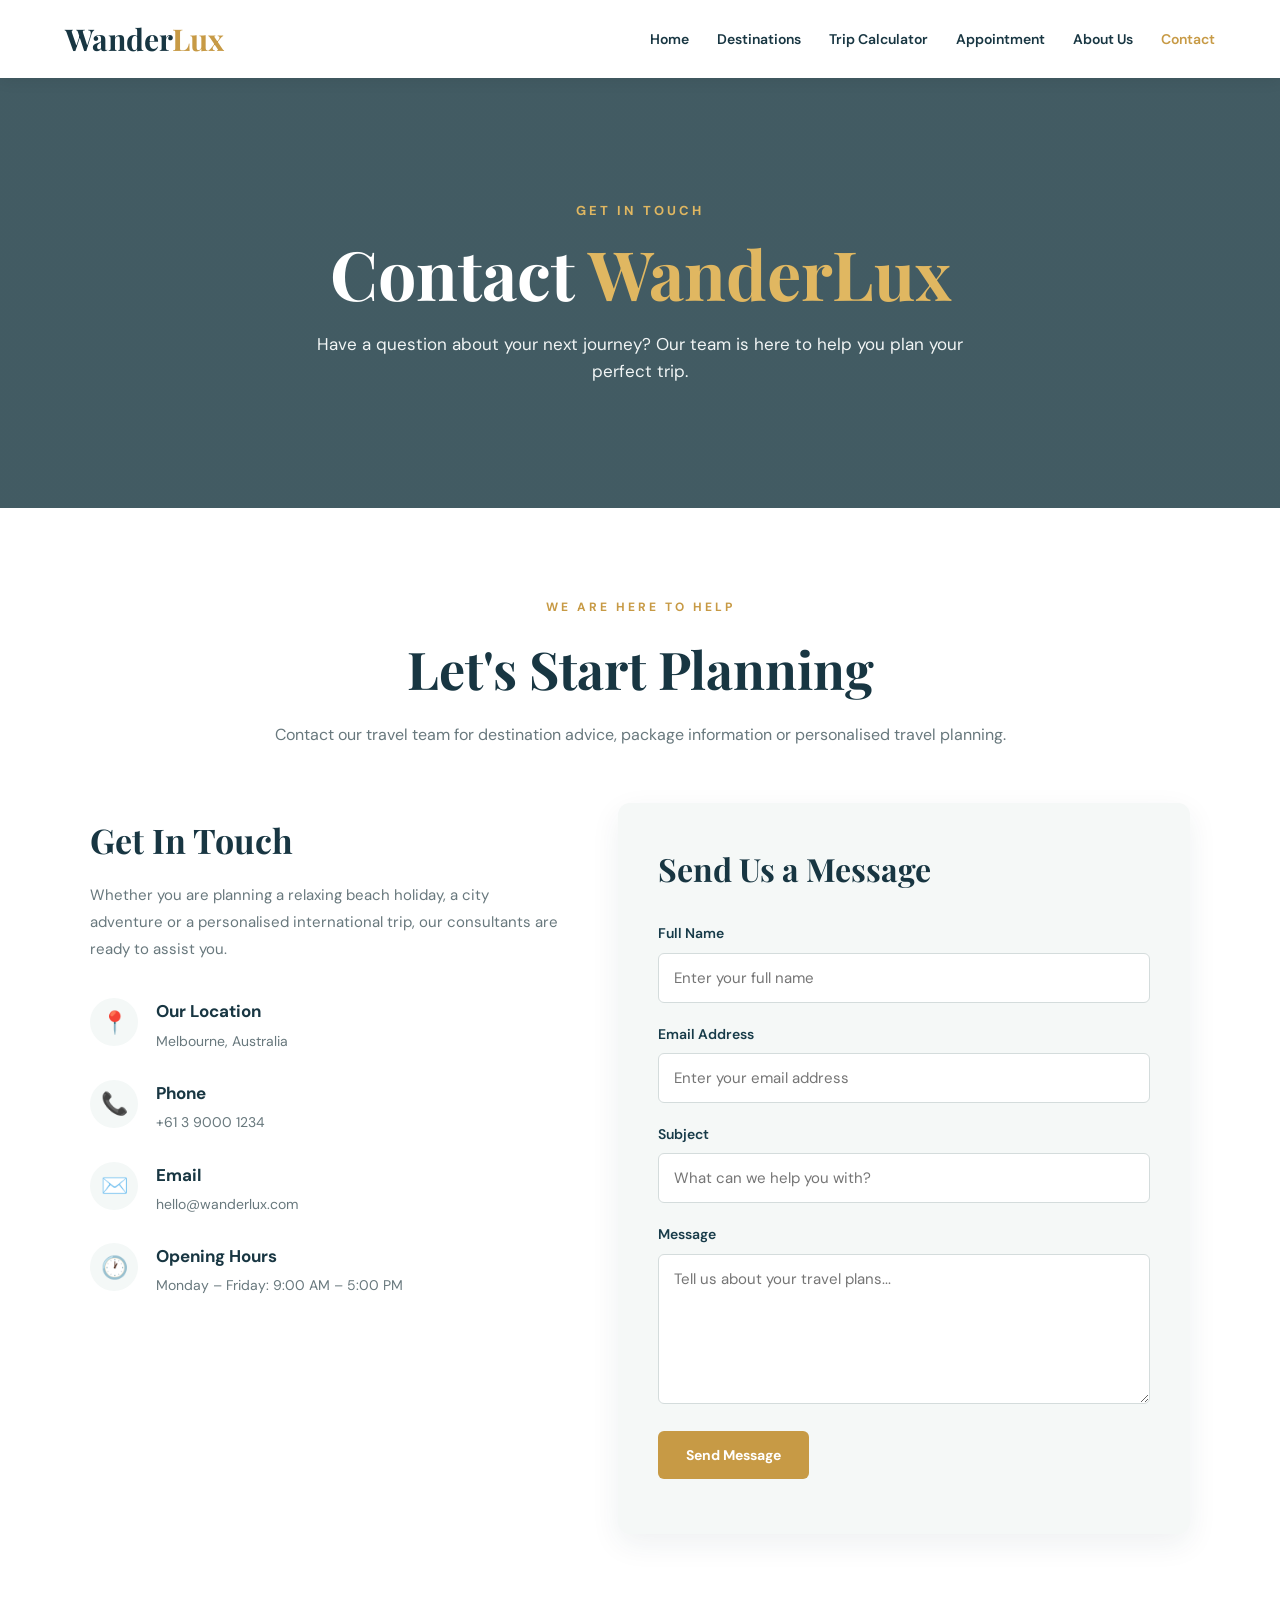
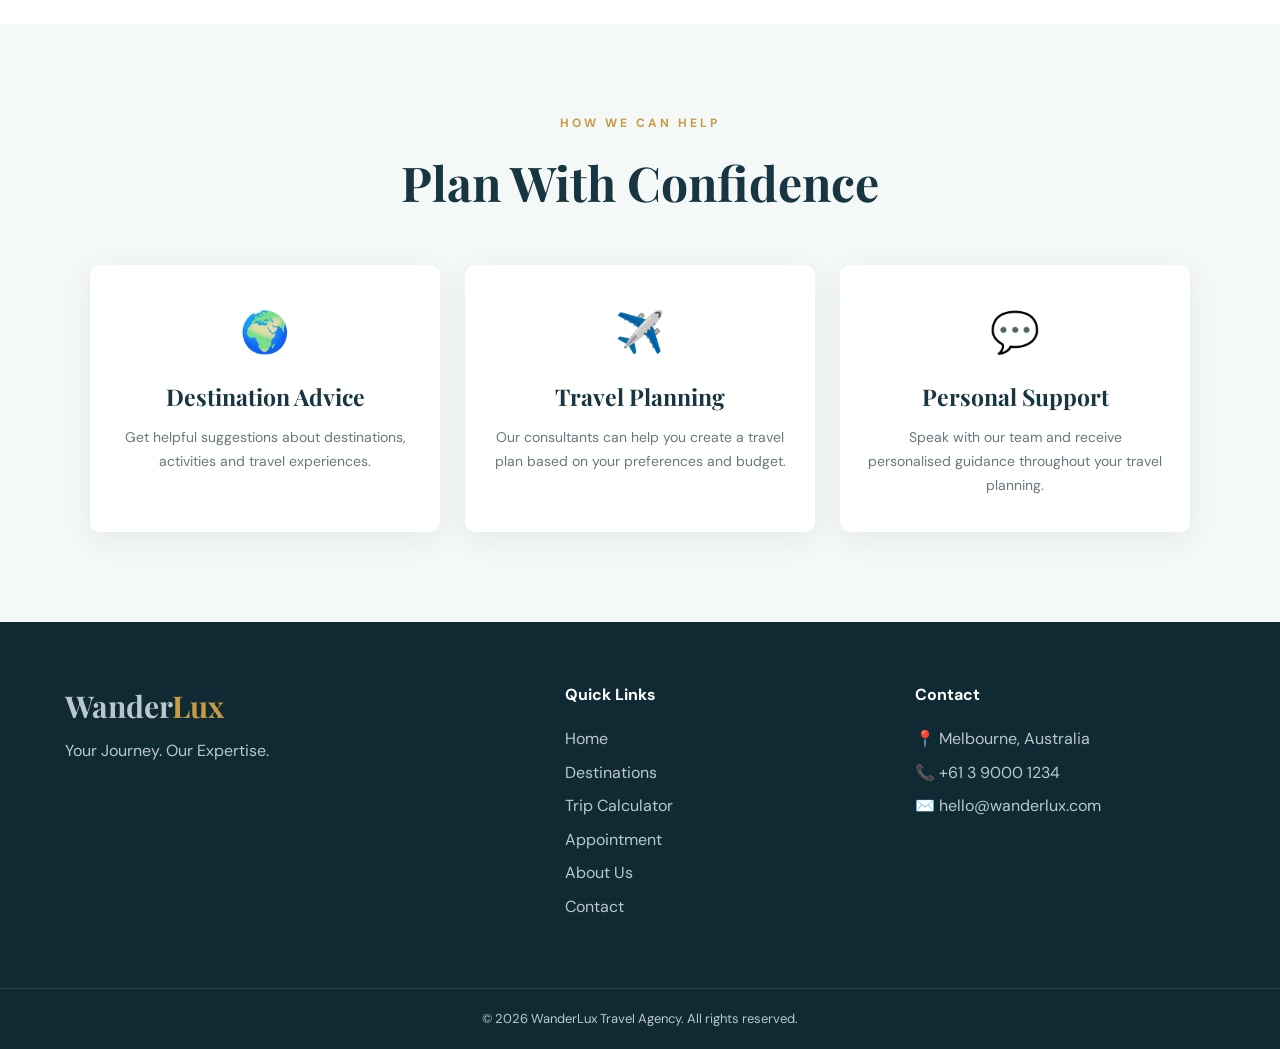
==== contact.html @ 6c0833a5 "Add files via upload" ====
<!DOCTYPE html>
<html lang="en">

<head>
    <meta charset="UTF-8">
    <meta name="viewport" content="width=device-width, initial-scale=1.0">

    <meta name="description"
        content="Contact WanderLux Travel Agency for travel planning, destination advice and personalised travel packages.">

    <meta name="keywords"
        content="WanderLux, contact travel agency, travel consultation, travel planning">

    <meta name="author" content="WanderLux Travel Agency">

    <title>Contact Us | WanderLux</title>

    <link rel="stylesheet" href="style.css">
</head>

<body>

    <!-- =========================
         NAVIGATION
    ========================== -->

    <header class="site-header">

        <div class="container nav-container">

            <a href="index.html" class="logo">
                Wander<span>Lux</span>
            </a>

            <nav class="main-nav" aria-label="Main navigation">

                <a href="index.html">Home</a>

                <a href="destinations.html">
                    Destinations
                </a>

                <a href="calculator.html">
                    Trip Calculator
                </a>

                <a href="appointment.html">
                    Appointment
                </a>

                <a href="about.html">
                    About Us
                </a>

                <a href="contact.html" class="active">
                    Contact
                </a>

            </nav>

        </div>

    </header>


    <!-- =========================
         PAGE HERO
    ========================== -->

    <section class="page-hero contact-hero">

        <div class="hero-overlay"></div>

        <div class="page-hero-content">

            <p class="eyebrow">
                GET IN TOUCH
            </p>

            <h1>
                Contact
                <span>WanderLux</span>
            </h1>

            <p>
                Have a question about your next journey?
                Our team is here to help you plan your perfect trip.
            </p>

        </div>

    </section>


    <!-- =========================
         CONTACT SECTION
    ========================== -->

    <main>

        <section class="contact-section">

            <div class="container">

                <div class="section-heading">

                    <p class="eyebrow">
                        WE ARE HERE TO HELP
                    </p>

                    <h2>
                        Let's Start Planning
                    </h2>

                    <p>
                        Contact our travel team for destination advice,
                        package information or personalised travel planning.
                    </p>

                </div>


                <div class="contact-grid">

                    <!-- CONTACT INFORMATION -->

                    <div class="contact-info">

                        <h2>
                            Get In Touch
                        </h2>

                        <p class="contact-intro">
                            Whether you are planning a relaxing beach
                            holiday, a city adventure or a personalised
                            international trip, our consultants are ready
                            to assist you.
                        </p>


                        <div class="contact-item">

                            <div class="contact-icon">
                                📍
                            </div>

                            <div>

                                <h3>
                                    Our Location
                                </h3>

                                <p>
                                    Melbourne, Australia
                                </p>

                            </div>

                        </div>


                        <div class="contact-item">

                            <div class="contact-icon">
                                📞
                            </div>

                            <div>

                                <h3>
                                    Phone
                                </h3>

                                <p>
                                    +61 3 9000 1234
                                </p>

                            </div>

                        </div>


                        <div class="contact-item">

                            <div class="contact-icon">
                                ✉️
                            </div>

                            <div>

                                <h3>
                                    Email
                                </h3>

                                <p>
                                    hello@wanderlux.com
                                </p>

                            </div>

                        </div>


                        <div class="contact-item">

                            <div class="contact-icon">
                                🕐
                            </div>

                            <div>

                                <h3>
                                    Opening Hours
                                </h3>

                                <p>
                                    Monday – Friday:
                                    9:00 AM – 5:00 PM
                                </p>

                            </div>

                        </div>

                    </div>


                    <!-- CONTACT FORM -->

                    <div class="contact-form-wrapper">

                        <h2>
                            Send Us a Message
                        </h2>

                        <form id="contactForm">

                            <div class="form-group">

                                <label for="name">
                                    Full Name
                                </label>

                                <input
                                    type="text"
                                    id="name"
                                    name="name"
                                    placeholder="Enter your full name"
                                    required
                                >

                            </div>


                            <div class="form-group">

                                <label for="email">
                                    Email Address
                                </label>

                                <input
                                    type="email"
                                    id="email"
                                    name="email"
                                    placeholder="Enter your email address"
                                    required
                                >

                            </div>


                            <div class="form-group">

                                <label for="subject">
                                    Subject
                                </label>

                                <input
                                    type="text"
                                    id="subject"
                                    name="subject"
                                    placeholder="What can we help you with?"
                                    required
                                >

                            </div>


                            <div class="form-group">

                                <label for="message">
                                    Message
                                </label>

                                <textarea
                                    id="message"
                                    name="message"
                                    rows="6"
                                    placeholder="Tell us about your travel plans..."
                                    required
                                ></textarea>

                            </div>


                            <button
                                type="submit"
                                class="btn btn-primary"
                            >
                                Send Message
                            </button>

                        </form>


                        <div
                            id="contactMessage"
                            class="contact-success"
                            aria-live="polite">
                        </div>

                    </div>

                </div>

            </div>

        </section>


        <!-- =========================
             HOW WE CAN HELP
        ========================== -->

        <section class="contact-help">

            <div class="container">

                <div class="section-heading">

                    <p class="eyebrow">
                        HOW WE CAN HELP
                    </p>

                    <h2>
                        Plan With Confidence
                    </h2>

                </div>


                <div class="info-grid">


                    <div class="info-card">

                        <div class="info-icon">
                            🌍
                        </div>

                        <h3>
                            Destination Advice
                        </h3>

                        <p>
                            Get helpful suggestions about destinations,
                            activities and travel experiences.
                        </p>

                    </div>


                    <div class="info-card">

                        <div class="info-icon">
                            ✈️
                        </div>

                        <h3>
                            Travel Planning
                        </h3>

                        <p>
                            Our consultants can help you create a travel
                            plan based on your preferences and budget.
                        </p>

                    </div>


                    <div class="info-card">

                        <div class="info-icon">
                            💬
                        </div>

                        <h3>
                            Personal Support
                        </h3>

                        <p>
                            Speak with our team and receive personalised
                            guidance throughout your travel planning.
                        </p>

                    </div>

                </div>

            </div>

        </section>

    </main>


    <!-- =========================
         FOOTER
    ========================== -->

    <footer class="site-footer">

        <div class="container footer-grid">


            <div>

                <a href="index.html" class="logo footer-logo">
                    Wander<span>Lux</span>
                </a>

                <p>
                    Your Journey. Our Expertise.
                </p>

            </div>


            <div>

                <h3>
                    Quick Links
                </h3>

                <a href="index.html">
                    Home
                </a>

                <a href="destinations.html">
                    Destinations
                </a>

                <a href="calculator.html">
                    Trip Calculator
                </a>

                <a href="appointment.html">
                    Appointment
                </a>

                <a href="about.html">
                    About Us
                </a>

                <a href="contact.html">
                    Contact
                </a>

            </div>


            <div>

                <h3>
                    Contact
                </h3>

                <p>
                    📍 Melbourne, Australia
                </p>

                <p>
                    📞 +61 3 9000 1234
                </p>

                <p>
                    ✉️ hello@wanderlux.com
                </p>

            </div>

        </div>


        <div class="footer-bottom">

            <p>
                © 2026 WanderLux Travel Agency.
                All rights reserved.
            </p>

        </div>

    </footer>


    <!-- JAVASCRIPT -->

    <script src="script.js"></script>

</body>

</html>
---- style.css ----
/* =========================================
   WANDERLUX TRAVEL AGENCY
   Main Website Styles
   ========================================= */

/* ---------- Google Font ---------- */

@import url('https://fonts.googleapis.com/css2?family=DM+Sans:wght@400;500;600;700&family=Playfair+Display:wght@500;600;700&display=swap');


/* ---------- Basic Reset ---------- */

* {
    margin: 0;
    padding: 0;
    box-sizing: border-box;
}

html {
    scroll-behavior: smooth;
}

body {
    font-family: 'DM Sans', sans-serif;
    color: #183642;
    background: #ffffff;
    line-height: 1.6;
}

a {
    text-decoration: none;
}

img {
    max-width: 100%;
    display: block;
}


/* ---------- Navigation ---------- */

header {
    position: sticky;
    top: 0;
    z-index: 1000;
    background: rgba(255, 255, 255, 0.97);
    box-shadow: 0 2px 15px rgba(0, 0, 0, 0.08);
}

.navbar {
    max-width: 1200px;
    margin: auto;
    min-height: 78px;
    padding: 0 25px;

    display: flex;
    align-items: center;
    justify-content: space-between;
}

.logo {
    font-family: 'Playfair Display', serif;
    font-size: 30px;
    font-weight: 700;
    color: #183642;
}

.logo span {
    color: #c79a45;
}

.nav-links {
    list-style: none;

    display: flex;
    align-items: center;
    gap: 28px;
}

.nav-links a {
    color: #183642;
    font-size: 14px;
    font-weight: 600;
    transition: 0.3s ease;
}

.nav-links a:hover,
.nav-links a.active {
    color: #c79a45;
}


/* ---------- Hero Section ---------- */

.hero {
    min-height: 650px;

    display: flex;
    align-items: center;

    background:
        linear-gradient(
            90deg,
            rgba(10, 35, 45, 0.88),
            rgba(10, 35, 45, 0.45),
            rgba(10, 35, 45, 0.15)
        ),
        url('https://images.unsplash.com/photo-1507525428034-b723cf961d3e?auto=format&fit=crop&w=1800&q=85');

    background-size: cover;
    background-position: center;
}

.hero-content {
    max-width: 1200px;
    width: 100%;
    margin: auto;
    padding: 80px 25px;
    color: white;
}

.hero-small-text {
    color: #e0b761;
    font-size: 13px;
    font-weight: 700;
    letter-spacing: 3px;
    margin-bottom: 20px;
}

.hero h1 {
    font-family: 'Playfair Display', serif;
    font-size: clamp(48px, 7vw, 82px);
    line-height: 1.05;
    margin-bottom: 25px;
}

.hero h1 span {
    color: #e0b761;
}

.hero-content > p:not(.hero-small-text) {
    max-width: 600px;
    font-size: 17px;
    margin-bottom: 35px;
    color: #f4f7f8;
}

.hero-buttons {
    display: flex;
    flex-wrap: wrap;
    gap: 15px;
}


/* ---------- Buttons ---------- */

.btn {
    display: inline-block;
    padding: 14px 25px;
    border-radius: 5px;
    font-weight: 700;
    font-size: 14px;
    transition: all 0.3s ease;
}

.primary-btn {
    background: #c79a45;
    color: white;
}

.primary-btn:hover {
    background: #aa7d32;
    transform: translateY(-3px);
}

.secondary-btn {
    border: 1px solid white;
    color: white;
}

.secondary-btn:hover {
    background: white;
    color: #183642;
    transform: translateY(-3px);
}


/* ---------- General Sections ---------- */

.intro,
.features,
.packages {
    max-width: 1200px;
    margin: auto;
    padding: 90px 25px;
}

.section-heading {
    text-align: center;
    margin-bottom: 45px;
}

.section-heading p {
    color: #c79a45;
    font-size: 12px;
    font-weight: 700;
    letter-spacing: 3px;
    margin-bottom: 10px;
}

.section-heading h2 {
    font-family: 'Playfair Display', serif;
    color: #183642;
    font-size: clamp(32px, 4vw, 48px);
}

.intro-text {
    max-width: 850px;
    margin: auto;
    text-align: center;
    font-size: 17px;
    color: #5b6c72;
}


/* ---------- Feature Cards ---------- */

.features {
    max-width: none;
    padding-left: max(25px, calc((100% - 1150px) / 2));
    padding-right: max(25px, calc((100% - 1150px) / 2));
    background: #f4f8f7;
}

.feature-grid {
    display: grid;
    grid-template-columns: repeat(3, 1fr);
    gap: 25px;
}

.feature-card {
    background: white;
    padding: 35px 28px;
    text-align: center;
    border-radius: 10px;

    box-shadow: 0 8px 30px rgba(24, 54, 66, 0.07);

    transition: 0.3s ease;
}

.feature-card:hover {
    transform: translateY(-8px);
    box-shadow: 0 15px 35px rgba(24, 54, 66, 0.12);
}

.feature-icon {
    font-size: 42px;
    margin-bottom: 18px;
}

.feature-card h3 {
    font-family: 'Playfair Display', serif;
    font-size: 23px;
    margin-bottom: 12px;
}

.feature-card p {
    color: #68787d;
}


/* ---------- Package Cards ---------- */

.package-grid {
    display: grid;
    grid-template-columns: repeat(3, 1fr);
    gap: 25px;
}

.package-card {
    background: white;
    border-radius: 10px;
    overflow: hidden;

    box-shadow: 0 8px 30px rgba(24, 54, 66, 0.09);

    transition: 0.3s ease;
}

.package-card:hover {
    transform: translateY(-8px);
}

.package-image {
    height: 240px;

    display: flex;
    align-items: flex-end;

    padding: 20px;

    background-size: cover;
    background-position: center;
}

.package-image span {
    color: white;
    font-size: 13px;
    font-weight: 700;
    letter-spacing: 3px;

    background: rgba(0, 0, 0, 0.35);
    padding: 6px 12px;
    border-radius: 3px;
}

.bali-image {
    background-image:
        linear-gradient(rgba(0,0,0,0.05), rgba(0,0,0,0.4)),
        url('https://images.unsplash.com/photo-1537996194471-e657df975ab4?auto=format&fit=crop&w=900&q=80');
}

.paris-image {
    background-image:
        linear-gradient(rgba(0,0,0,0.05), rgba(0,0,0,0.4)),
        url('https://images.unsplash.com/photo-1502602898657-3e91760cbb34?auto=format&fit=crop&w=900&q=80');
}

.maldives-image {
    background-image:
        linear-gradient(rgba(0,0,0,0.05), rgba(0,0,0,0.4)),
        url('https://images.unsplash.com/photo-1514282401047-d79a71a590e8?auto=format&fit=crop&w=900&q=80');
}

.package-content {
    padding: 25px;
}

.package-content h3 {
    font-family: 'Playfair Display', serif;
    font-size: 24px;
    margin-bottom: 10px;
}

.package-content p {
    color: #68787d;
    margin-bottom: 18px;
}

.package-content a {
    color: #b5832d;
    font-weight: 700;
    font-size: 14px;
}


/* ---------- Call To Action ---------- */

.cta {
    max-width: 1150px;
    margin: 20px auto 90px;
    padding: 55px 60px;

    display: flex;
    align-items: center;
    justify-content: space-between;
    gap: 30px;

    background: #183642;
    border-radius: 12px;
    color: white;
}

.cta > div {
    max-width: 650px;
}

.cta p:first-child {
    color: #e0b761;
    font-size: 12px;
    font-weight: 700;
    letter-spacing: 2px;
    margin-bottom: 10px;
}

.cta h2 {
    font-family: 'Playfair Display', serif;
    font-size: 38px;
    margin-bottom: 10px;
}

.cta p:last-child {
    color: #d4dfe2;
}


/* ---------- Footer ---------- */

footer {
    background: #102a34;
    color: white;
}

.footer-content {
    max-width: 1200px;
    margin: auto;
    padding: 60px 25px;

    display: grid;
    grid-template-columns: 1.5fr 1fr 1fr;
    gap: 50px;
}

.footer-content .logo {
    color: white;
    margin-bottom: 12px;
}

.footer-content p {
    color: #b9c8cc;
}

.footer-content h3 {
    margin-bottom: 18px;
    font-size: 16px;
}

.footer-content a {
    display: block;
    color: #b9c8cc;
    margin-bottom: 8px;
    transition: 0.3s ease;
}

.footer-content a:hover {
    color: #e0b761;
}

.footer-bottom {
    border-top: 1px solid rgba(255,255,255,0.1);
    text-align: center;
    padding: 20px;
}

.footer-bottom p {
    font-size: 13px;
}


/* ---------- Scroll Animation ---------- */

.reveal {
    opacity: 0;
    transform: translateY(40px);
    transition: opacity 0.8s ease, transform 0.8s ease;
}

.reveal.show {
    opacity: 1;
    transform: translateY(0);
}


/* ---------- Responsive Design ---------- */

@media (max-width: 900px) {

    .navbar {
        flex-direction: column;
        padding: 18px 20px;
        gap: 15px;
    }

    .nav-links {
        flex-wrap: wrap;
        justify-content: center;
        gap: 12px 20px;
    }

    .hero {
        min-height: 600px;
    }

    .feature-grid,
    .package-grid {
        grid-template-columns: repeat(2, 1fr);
    }

    .cta {
        margin-left: 25px;
        margin-right: 25px;
        flex-direction: column;
        align-items: flex-start;
    }

    .footer-content {
        grid-template-columns: 1fr 1fr;
    }
}


@media (max-width: 600px) {

    .logo {
        font-size: 27px;
    }

    .nav-links {
        gap: 8px 13px;
    }

    .nav-links a {
        font-size: 12px;
    }

    .hero {
        min-height: 650px;
    }

    .hero-content {
        padding: 60px 20px;
    }

    .hero h1 {
        font-size: 48px;
    }

    .hero-content > p:not(.hero-small-text) {
        font-size: 15px;
    }

    .hero-buttons {
        flex-direction: column;
        align-items: stretch;
    }

    .btn {
        text-align: center;
    }

    .intro,
    .features,
    .packages {
        padding-top: 65px;
        padding-bottom: 65px;
    }

    .feature-grid,
    .package-grid {
        grid-template-columns: 1fr;
    }

    .cta {
        padding: 40px 25px;
    }

    .cta h2 {
        font-size: 30px;
    }

    .footer-content {
        grid-template-columns: 1fr;
        gap: 30px;
    }
}



/* =========================================
   DESTINATIONS PAGE
   ========================================= */

.page-hero {
    min-height: 430px;

    display: flex;
    align-items: center;
    justify-content: center;

    text-align: center;

    background:
        linear-gradient(
            rgba(13, 45, 55, 0.75),
            rgba(13, 45, 55, 0.75)
        ),
        url('https://images.unsplash.com/photo-1469474968028-56623f02e42e?auto=format&fit=crop&w=1800&q=85');

    background-size: cover;
    background-position: center;

    color: white;
}

.page-hero-content {
    max-width: 800px;
    padding: 60px 25px;
}

.page-hero-content p:first-child {
    color: #e0b761;
    font-size: 13px;
    font-weight: 700;
    letter-spacing: 3px;
    margin-bottom: 15px;
}

.page-hero h1 {
    font-family: 'Playfair Display', serif;
    font-size: clamp(42px, 6vw, 68px);
    line-height: 1.1;
    margin-bottom: 20px;
}

.page-hero-content p:last-child {
    max-width: 650px;
    margin: auto;
    font-size: 17px;
    color: #f1f5f5;
}


/* ---------- Services ---------- */

.services-section {
    max-width: 1200px;
    margin: auto;
    padding: 90px 25px;
}

.services-grid {
    display: grid;
    grid-template-columns: repeat(4, 1fr);
    gap: 20px;
}

.service-card {
    padding: 35px 25px;
    background: #ffffff;
    border: 1px solid #e6eeee;
    border-radius: 10px;

    text-align: center;

    box-shadow: 0 8px 25px rgba(24, 54, 66, 0.06);

    transition: 0.3s ease;
}

.service-card:hover {
    transform: translateY(-8px);
    box-shadow: 0 15px 35px rgba(24, 54, 66, 0.12);
}

.service-icon {
    font-size: 40px;
    margin-bottom: 18px;
}

.service-card h3 {
    font-family: 'Playfair Display', serif;
    font-size: 22px;
    margin-bottom: 12px;
}

.service-card p {
    color: #68787d;
    font-size: 14px;
    margin-bottom: 18px;
}

.service-card a {
    color: #b5832d;
    font-weight: 700;
    font-size: 13px;
}


/* ---------- Destination Section ---------- */

.destinations-section {
    background: #f4f8f7;
    padding: 90px max(25px, calc((100% - 1150px) / 2));
}

.destination-grid {
    display: grid;
    grid-template-columns: repeat(3, 1fr);
    gap: 25px;
}

.destination-card {
    background: white;
    border-radius: 10px;
    overflow: hidden;

    box-shadow: 0 8px 30px rgba(24, 54, 66, 0.08);

    transition: 0.3s ease;
}

.destination-card:hover {
    transform: translateY(-7px);
}

.destination-image {
    height: 280px;

    display: flex;
    align-items: flex-end;

    padding: 22px;

    background-size: cover;
    background-position: center;

    position: relative;
}

.destination-image::before {
    content: "";
    position: absolute;
    inset: 0;

    background: linear-gradient(
        transparent,
        rgba(0, 0, 0, 0.65)
    );
}

.destination-image > div {
    position: relative;
    z-index: 1;
    color: white;
}

.destination-image span {
    display: block;
    color: #e0b761;
    font-size: 11px;
    font-weight: 700;
    letter-spacing: 2px;
    margin-bottom: 5px;
}

.destination-image h3 {
    font-family: 'Playfair Display', serif;
    font-size: 32px;
}

.bali-destination {
    background-image:
        url('https://images.unsplash.com/photo-1537996194471-e657df975ab4?auto=format&fit=crop&w=900&q=80');
}

.maldives-destination {
    background-image:
        url('https://images.unsplash.com/photo-1514282401047-d79a71a590e8?auto=format&fit=crop&w=900&q=80');
}

.paris-destination {
    background-image:
        url('https://images.unsplash.com/photo-1502602898657-3e91760cbb34?auto=format&fit=crop&w=900&q=80');
}

.sydney-destination {
    background-image:
        url('https://images.unsplash.com/photo-1506973035872-a4f4a2f3c1d7?auto=format&fit=crop&w=900&q=80');
}

.dubai-destination {
    background-image:
        url('https://images.unsplash.com/photo-1512453979798-5ea266f8880c?auto=format&fit=crop&w=900&q=80');
}

.swiss-destination {
    background-image:
        url('https://images.unsplash.com/photo-1531366936337-7c912a4589a7?auto=format&fit=crop&w=900&q=80');
}

.destination-content {
    padding: 22px;
}

.destination-content > p {
    color: #68787d;
    font-size: 14px;
    margin-bottom: 18px;
}

.destination-info {
    display: flex;
    justify-content: space-between;
    gap: 10px;

    padding-top: 15px;
    border-top: 1px solid #e8eeee;

    color: #50666d;
    font-size: 12px;
}


/* ---------- Destination Responsive Design ---------- */

@media (max-width: 1000px) {

    .services-grid {
        grid-template-columns: repeat(2, 1fr);
    }

    .destination-grid {
        grid-template-columns: repeat(2, 1fr);
    }

}


@media (max-width: 600px) {

    .page-hero {
        min-height: 380px;
    }

    .services-grid,
    .destination-grid {
        grid-template-columns: 1fr;
    }

    .services-section,
    .destinations-section {
        padding-top: 65px;
        padding-bottom: 65px;
    }

}

/* ================================
   APPOINTMENT PAGE
================================ */

.appointment-section {
    padding: 80px 8%;
    background: #ffffff;
}

.appointment-container {
    max-width: 900px;
    margin: 45px auto 0;
    padding: 45px;
    background: #f5f8f7;
    border-radius: 12px;
    box-shadow: 0 10px 30px rgba(0, 0, 0, 0.06);
}

#appointmentForm {
    width: 100%;
}

.form-row {
    display: grid;
    grid-template-columns: 1fr 1fr;
    gap: 25px;
    margin-bottom: 25px;
}

.form-group {
    margin-bottom: 25px;
}

.form-group label {
    display: block;
    margin-bottom: 9px;
    font-weight: 600;
    color: #173b49;
}

.form-group input,
.form-group select,
.form-group textarea {
    width: 100%;
    padding: 14px 15px;
    border: 1px solid #d4dcdc;
    border-radius: 6px;
    background: #ffffff;
    font-family: inherit;
    font-size: 15px;
    color: #173b49;
    box-sizing: border-box;
}

.form-group input:focus,
.form-group select:focus,
.form-group textarea:focus {
    outline: none;
    border-color: #c99a3d;
    box-shadow: 0 0 0 2px rgba(201, 154, 61, 0.12);
}

.form-group textarea {
    resize: vertical;
    min-height: 130px;
}

.appointment-container .btn {
    border: none;
    cursor: pointer;
    background: #c99a3d;
    color: #ffffff;
    padding: 15px 28px;
    border-radius: 6px;
    font-weight: 600;
    font-size: 15px;
    transition: 0.3s ease;
}

.appointment-container .btn:hover {
    background: #b5872f;
    transform: translateY(-2px);
}


/* Mobile Appointment Form */

@media (max-width: 768px) {

    .appointment-section {
        padding: 60px 5%;
    }

    .appointment-container {
        padding: 25px;
    }

    .form-row {
        grid-template-columns: 1fr;
        gap: 0;
    }

}


/* =========================================
   TRIP CALCULATOR PAGE
   ========================================= */

.calculator-section {
    max-width: 1000px;
    margin: 0 auto;
    padding: 80px 25px;
}

.calculator-container {
    background: #f5f8f7;
    padding: 45px;
    border-radius: 12px;
    box-shadow: 0 10px 30px rgba(24, 54, 66, 0.07);
}

.calculator-form {
    width: 100%;
}

.calculator-form .form-group {
    margin-bottom: 25px;
}

.calculator-form label {
    display: block;
    margin-bottom: 9px;
    font-weight: 600;
    color: #173b49;
}

.calculator-form input,
.calculator-form select {
    width: 100%;
    padding: 14px 15px;
    border: 1px solid #d4dcdc;
    border-radius: 6px;
    background: #ffffff;
    font-family: inherit;
    font-size: 15px;
    color: #173b49;
}

.calculator-form input:focus,
.calculator-form select:focus {
    outline: none;
    border-color: #c99a3d;
    box-shadow: 0 0 0 2px rgba(201, 154, 61, 0.12);
}

.calculator-form .btn {
    border: none;
    cursor: pointer;
    background: #c99a3d;
    color: #ffffff;
    padding: 15px 28px;
    border-radius: 6px;
    font-weight: 600;
    font-size: 15px;
    transition: 0.3s ease;
}

.calculator-form .btn:hover {
    background: #b5872f;
    transform: translateY(-2px);
}


/* Calculator Result */

.calculator-result {
    margin-top: 45px;
    padding: 35px;
    background: #ffffff;
    border-radius: 10px;
    border: 1px solid #e2e9e7;
    box-shadow: 0 8px 25px rgba(24, 54, 66, 0.06);
}

.calculator-result h2 {
    font-family: 'Playfair Display', serif;
    color: #183642;
    font-size: 30px;
    margin-bottom: 12px;
}

.calculator-result p {
    color: #68787d;
}


/* Calculator Feature Information */

.calculator-features {
    max-width: 1150px;
    margin: 0 auto;
    padding: 60px 25px 90px;
}

.calculator-feature-grid {
    display: grid;
    grid-template-columns: repeat(3, 1fr);
    gap: 25px;
}

.calculator-feature-card {
    background: #ffffff;
    padding: 30px 25px;
    text-align: center;
    border-radius: 10px;
    box-shadow: 0 8px 25px rgba(24, 54, 66, 0.07);
}

.calculator-feature-card h3 {
    font-family: 'Playfair Display', serif;
    font-size: 22px;
    color: #183642;
    margin-bottom: 10px;
}

.calculator-feature-card p {
    color: #68787d;
    font-size: 14px;
}


/* =========================================
   SHARED NAVIGATION
   ========================================= */

.site-header {
    position: sticky;
    top: 0;
    z-index: 1000;
    background: rgba(255, 255, 255, 0.97);
    box-shadow: 0 2px 15px rgba(0, 0, 0, 0.08);
}

.nav-container {
    max-width: 1200px;
    margin: auto;
    min-height: 78px;
    padding: 0 25px;

    display: flex;
    align-items: center;
    justify-content: space-between;
}

.main-nav {
    display: flex;
    align-items: center;
    gap: 28px;
}

.main-nav a {
    color: #183642;
    font-size: 14px;
    font-weight: 600;
    text-decoration: none;
    transition: 0.3s ease;
}

.main-nav a:hover,
.main-nav a.active {
    color: #c79a45;
}


/* =========================================
   CALCULATOR RESPONSIVE
   ========================================= */

@media (max-width: 768px) {

    .calculator-section {
        padding: 60px 20px;
    }

    .calculator-container {
        padding: 25px;
    }

    .calculator-feature-grid {
        grid-template-columns: 1fr;
    }

    .nav-container {
        flex-direction: column;
        padding: 18px 20px;
        gap: 15px;
    }

    .main-nav {
        flex-wrap: wrap;
        justify-content: center;
        gap: 12px 20px;
    }
}

/* =========================================
   CALCULATOR PAGE
   ========================================= */

/* ---------- Shared Container ---------- */

.container {
    width: 100%;
    max-width: 1200px;
    margin: 0 auto;
    padding-left: 25px;
    padding-right: 25px;
}


/* ---------- Calculator Navigation ---------- */

.site-header {
    position: sticky;
    top: 0;
    z-index: 1000;
    width: 100%;
    background: rgba(255, 255, 255, 0.97);
    box-shadow: 0 2px 15px rgba(0, 0, 0, 0.08);
}

.nav-container {
    min-height: 78px;
    display: flex;
    align-items: center;
    justify-content: space-between;
}

.main-nav {
    display: flex;
    align-items: center;
    gap: 28px;
}

.main-nav a {
    color: #183642;
    font-size: 14px;
    font-weight: 600;
    text-decoration: none;
    transition: 0.3s ease;
}

.main-nav a:hover,
.main-nav a.active {
    color: #c79a45;
}


/* ---------- Calculator Hero ---------- */

.calculator-hero {
    min-height: 430px;
}

.calculator-hero .page-hero-content {
    position: relative;
    z-index: 2;
}


/* ---------- Calculator Section ---------- */

.calculator-section {
    padding: 90px 25px;
    background: #ffffff;
}

.calculator-section > .container {
    max-width: 1100px;
}

.calculator-section .section-heading {
    margin-bottom: 45px;
}

.calculator-section .section-heading > p:last-child {
    color: #68787d;
    font-size: 16px;
    letter-spacing: 0;
    font-weight: 400;
    margin-top: 10px;
}


/* ---------- Calculator Box ---------- */

.calculator-wrapper {
    max-width: 900px;
    margin: 0 auto;
    padding: 45px;
    background: #f5f8f7;
    border-radius: 12px;
    box-shadow: 0 10px 30px rgba(24, 54, 66, 0.07);
}

.calculator-form {
    width: 100%;
}

.calculator-form .form-group {
    margin-bottom: 25px;
}

.calculator-form label {
    display: block;
    margin-bottom: 9px;
    font-weight: 600;
    color: #173b49;
    font-size: 15px;
}

.calculator-form input,
.calculator-form select {
    width: 100%;
    padding: 14px 15px;
    border: 1px solid #d4dcdc;
    border-radius: 6px;
    background: #ffffff;
    font-family: 'DM Sans', sans-serif;
    font-size: 15px;
    color: #173b49;
}

.calculator-form input:focus,
.calculator-form select:focus {
    outline: none;
    border-color: #c99a3d;
    box-shadow: 0 0 0 2px rgba(201, 154, 61, 0.12);
}


/* ---------- Calculate Button ---------- */

.calculate-btn {
    display: inline-block;
    border: none;
    cursor: pointer;
    background: #c99a3d;
    color: #ffffff;
    padding: 15px 28px;
    border-radius: 6px;
    font-family: 'DM Sans', sans-serif;
    font-weight: 600;
    font-size: 15px;
    transition: 0.3s ease;
}

.calculate-btn:hover {
    background: #b5872f;
    transform: translateY(-2px);
}


/* ---------- Calculator Result ---------- */

.calculator-result {
    margin-top: 35px;
    padding: 35px;
    background: #ffffff;
    border-radius: 10px;
    border: 1px solid #e2e9e7;
    box-shadow: 0 8px 25px rgba(24, 54, 66, 0.06);
    text-align: center;
}

.result-icon {
    font-size: 42px;
    margin-bottom: 12px;
}

.calculator-result h3 {
    font-family: 'Playfair Display', serif;
    color: #183642;
    font-size: 28px;
    margin-bottom: 10px;
}

.calculator-result p {
    color: #68787d;
    font-size: 15px;
}

.calculator-result .result-placeholder {
    margin-top: 5px;
}


/* ---------- Calculator Information ---------- */

.calculator-info {
    background: #f4f8f7;
    padding: 80px 25px;
}

.info-grid {
    max-width: 1150px;
    margin: 0 auto;
    display: grid;
    grid-template-columns: repeat(3, 1fr);
    gap: 25px;
}

.info-card {
    background: #ffffff;
    padding: 35px 28px;
    text-align: center;
    border-radius: 10px;
    box-shadow: 0 8px 30px rgba(24, 54, 66, 0.07);
    transition: 0.3s ease;
}

.info-card:hover {
    transform: translateY(-7px);
    box-shadow: 0 15px 35px rgba(24, 54, 66, 0.12);
}

.info-icon {
    font-size: 40px;
    margin-bottom: 15px;
}

.info-card h3 {
    font-family: 'Playfair Display', serif;
    color: #183642;
    font-size: 23px;
    margin-bottom: 10px;
}

.info-card p {
    color: #68787d;
    font-size: 14px;
}


/* ---------- Calculator Footer ---------- */

.site-footer {
    background: #102a34;
    color: white;
}

.footer-grid {
    max-width: 1200px;
    margin: 0 auto;
    padding: 60px 25px;
    display: grid;
    grid-template-columns: 1.5fr 1fr 1fr;
    gap: 50px;
}

.footer-logo {
    display: inline-block;
    color: white;
    margin-bottom: 12px;
}

.site-footer p {
    color: #b9c8cc;
}

.site-footer h3 {
    color: white;
    margin-bottom: 18px;
    font-size: 16px;
}

.site-footer a {
    color: #b9c8cc;
    margin-bottom: 8px;
    transition: 0.3s ease;
}

.site-footer a:hover {
    color: #e0b761;
}

.site-footer .footer-grid > div:nth-child(2) a {
    display: block;
}

.site-footer .footer-grid > div:nth-child(3) p {
    margin-bottom: 8px;
}

.site-footer .footer-bottom {
    border-top: 1px solid rgba(255, 255, 255, 0.1);
    text-align: center;
    padding: 20px;
}

.site-footer .footer-bottom p {
    font-size: 13px;
}


/* =========================================
   CALCULATOR RESPONSIVE DESIGN
   ========================================= */

@media (max-width: 900px) {

    .main-nav {
        gap: 15px;
    }

    .calculator-wrapper {
        padding: 35px;
    }

    .info-grid {
        grid-template-columns: repeat(2, 1fr);
    }

    .footer-grid {
        grid-template-columns: 1fr 1fr;
    }
}


@media (max-width: 600px) {

    .nav-container {
        flex-direction: column;
        padding-top: 18px;
        padding-bottom: 18px;
        gap: 15px;
    }

    .main-nav {
        flex-wrap: wrap;
        justify-content: center;
        gap: 10px 15px;
    }

    .main-nav a {
        font-size: 12px;
    }

    .calculator-section {
        padding: 65px 20px;
    }

    .calculator-wrapper {
        padding: 25px;
    }

    .calculate-btn {
        width: 100%;
    }

    .info-grid {
        grid-template-columns: 1fr;
    }

    .calculator-info {
        padding: 65px 20px;
    }

    .footer-grid {
        grid-template-columns: 1fr;
        gap: 30px;
    }
}




/* =========================================
   SHARED HEADER - ALL PAGES
   ========================================= */

.site-header {
    position: sticky;
    top: 0;
    z-index: 1000;
    background: rgba(255, 255, 255, 0.97);
    box-shadow: 0 2px 15px rgba(0, 0, 0, 0.08);
}

.container {
    width: 100%;
    max-width: 1200px;
    margin: 0 auto;
}

.nav-container {
    min-height: 78px;
    padding: 0 25px;

    display: flex;
    align-items: center;
    justify-content: space-between;
}

.main-nav {
    display: flex;
    align-items: center;
    gap: 28px;
}

.main-nav a {
    color: #183642;
    text-decoration: none;
    font-size: 14px;
    font-weight: 600;
    transition: 0.3s ease;
}

.main-nav a:hover,
.main-nav a.active {
    color: #c79a45;
}


/* =========================================
   APPOINTMENT HERO
   ========================================= */

.appointment-hero {
    min-height: 430px;

    display: flex;
    align-items: center;
    justify-content: center;

    text-align: center;

    background:
        linear-gradient(
            rgba(13, 45, 55, 0.75),
            rgba(13, 45, 55, 0.75)
        ),
        url("https://images.unsplash.com/photo-1469474968028-56623f02e42e?auto=format&fit=crop&w=1800&q=85");

    background-size: cover;
    background-position: center;

    color: white;
}

.appointment-hero .page-hero-content {
    max-width: 900px;
    padding: 60px 25px;
    margin: 0 auto;
}

.appointment-hero .eyebrow {
    color: #e0b761;
    font-size: 13px;
    font-weight: 700;
    letter-spacing: 3px;
    margin-bottom: 15px;
}

.appointment-hero h1 {
    font-family: 'Playfair Display', serif;
    font-size: clamp(42px, 6vw, 68px);
    line-height: 1.1;
    margin-bottom: 20px;
    color: white;
}

.appointment-hero h1 span {
    color: #e0b761;
}

.appointment-hero .page-hero-content > p:last-child {
    max-width: 650px;
    margin: 0 auto;
    font-size: 17px;
    color: #f1f5f5;
}


/* =========================================
   APPOINTMENT FORM
   ========================================= */

.appointment-section {
    padding: 80px 25px;
    background: #ffffff;
}

.appointment-container {
    max-width: 900px;
    margin: 45px auto 0;
    padding: 45px;
    background: #f5f8f7;
    border-radius: 12px;
    box-shadow: 0 10px 30px rgba(0, 0, 0, 0.06);
}

#appointmentForm {
    width: 100%;
}

.form-row {
    display: grid;
    grid-template-columns: 1fr 1fr;
    gap: 25px;
    margin-bottom: 25px;
}

.form-group {
    margin-bottom: 25px;
}

.form-group label {
    display: block;
    margin-bottom: 9px;
    font-weight: 600;
    color: #173b49;
}

.form-group input,
.form-group select,
.form-group textarea {
    width: 100%;
    padding: 14px 15px;
    border: 1px solid #d4dcdc;
    border-radius: 6px;
    background: #ffffff;
    font-family: inherit;
    font-size: 15px;
    color: #173b49;
    box-sizing: border-box;
}

.form-group input:focus,
.form-group select:focus,
.form-group textarea:focus {
    outline: none;
    border-color: #c99a3d;
    box-shadow: 0 0 0 2px rgba(201, 154, 61, 0.12);
}

.form-group textarea {
    resize: vertical;
    min-height: 130px;
}

.appointment-container .btn {
    border: none;
    cursor: pointer;
    background: #c99a3d;
    color: #ffffff;
    padding: 15px 28px;
    border-radius: 6px;
    font-weight: 600;
    font-size: 15px;
    transition: 0.3s ease;
}

.appointment-container .btn:hover {
    background: #b5872f;
    transform: translateY(-2px);
}


/* =========================================
   APPOINTMENT MOBILE
   ========================================= */

@media (max-width: 768px) {

    .nav-container {
        flex-direction: column;
        padding: 18px 20px;
        gap: 15px;
    }

    .main-nav {
        flex-wrap: wrap;
        justify-content: center;
        gap: 12px 20px;
    }

    .appointment-section {
        padding: 60px 5%;
    }

    .appointment-container {
        padding: 25px;
    }

    .form-row {
        grid-template-columns: 1fr;
        gap: 0;
    }

    .appointment-hero {
        min-height: 380px;
    }

    .appointment-hero h1 {
        font-size: 42px;
    }
}




/* =========================================
   ABOUT US PAGE
   ========================================= */


/* ---------- About Hero ---------- */

.about-hero {
    background:
        linear-gradient(
            rgba(13, 45, 55, 0.75),
            rgba(13, 45, 55, 0.75)
        ),
        url("https://images.unsplash.com/photo-1500530855697-b586d89ba3ee?auto=format&fit=crop&w=1800&q=85");

    background-size: cover;
    background-position: center;
}


/* ---------- About Section ---------- */

.about-section {
    padding: 90px 25px;
    background: #ffffff;
}


.about-intro {
    display: grid;

    grid-template-columns: 1.3fr 0.7fr;

    gap: 70px;

    align-items: center;

    max-width: 1100px;

    margin: 0 auto;
}


.about-text .eyebrow {
    color: #c79a45;

    font-size: 12px;
    font-weight: 700;

    letter-spacing: 3px;

    margin-bottom: 10px;
}


.about-text h2 {
    font-family: 'Playfair Display', serif;

    color: #183642;

    font-size: clamp(32px, 4vw, 48px);

    line-height: 1.2;

    margin-bottom: 25px;
}


.about-text p {
    color: #68787d;

    font-size: 16px;

    margin-bottom: 18px;
}


.about-highlight {
    background: #183642;

    color: white;

    padding: 45px 35px;

    border-radius: 12px;

    text-align: center;

    box-shadow:
        0 10px 30px rgba(24, 54, 66, 0.12);
}


.about-highlight-icon {
    font-size: 50px;

    margin-bottom: 20px;
}


.about-highlight h3 {
    font-family: 'Playfair Display', serif;

    font-size: 28px;

    line-height: 1.3;

    margin-bottom: 15px;
}


.about-highlight h3 span {
    color: #e0b761;
}


.about-highlight p {
    color: #d4dfe2;

    font-size: 15px;
}


/* =========================================
   MISSION SECTION
   ========================================= */

.mission-section {
    padding: 90px 25px;

    background: #f4f8f7;
}


.mission-grid {
    max-width: 1150px;

    margin: 0 auto;

    display: grid;

    grid-template-columns: repeat(3, 1fr);

    gap: 25px;
}


.mission-card {
    background: white;

    padding: 35px 28px;

    border-radius: 10px;

    text-align: center;

    box-shadow:
        0 8px 30px rgba(24, 54, 66, 0.07);

    transition: 0.3s ease;
}


.mission-card:hover {
    transform: translateY(-7px);

    box-shadow:
        0 15px 35px rgba(24, 54, 66, 0.12);
}


.mission-icon {
    font-size: 42px;

    margin-bottom: 18px;
}


.mission-card h3 {
    font-family: 'Playfair Display', serif;

    color: #183642;

    font-size: 24px;

    margin-bottom: 12px;
}


.mission-card p {
    color: #68787d;

    font-size: 15px;
}


/* =========================================
   WHY CHOOSE US
   ========================================= */

.why-section {
    padding: 90px 25px;

    background: #ffffff;
}


.why-grid {
    max-width: 1150px;

    margin: 0 auto;

    display: grid;

    grid-template-columns: repeat(4, 1fr);

    gap: 20px;
}


.why-card {
    padding: 30px 22px;

    background: #ffffff;

    border: 1px solid #e6eeee;

    border-radius: 10px;

    text-align: center;

    box-shadow:
        0 8px 25px rgba(24, 54, 66, 0.06);

    transition: 0.3s ease;
}


.why-card:hover {
    transform: translateY(-7px);

    box-shadow:
        0 15px 35px rgba(24, 54, 66, 0.12);
}


.why-icon {
    font-size: 38px;

    margin-bottom: 15px;
}


.why-card h3 {
    font-family: 'Playfair Display', serif;

    color: #183642;

    font-size: 21px;

    margin-bottom: 10px;
}


.why-card p {
    color: #68787d;

    font-size: 14px;
}


/* =========================================
   ABOUT CTA
   ========================================= */

.about-cta {
    padding: 0 25px 90px;

    background: #ffffff;
}


.about-cta .cta {
    max-width: 1150px;

    margin: 0 auto;
}


/* =========================================
   ABOUT RESPONSIVE
   ========================================= */

@media (max-width: 1000px) {

    .about-intro {
        grid-template-columns: 1fr;

        gap: 40px;
    }


    .mission-grid {
        grid-template-columns: repeat(2, 1fr);
    }


    .why-grid {
        grid-template-columns: repeat(2, 1fr);
    }
}


@media (max-width: 600px) {

    .about-section,
    .mission-section,
    .why-section {
        padding-top: 65px;
        padding-bottom: 65px;
    }


    .about-intro {
        gap: 30px;
    }


    .about-highlight {
        padding: 35px 25px;
    }


    .mission-grid,
    .why-grid {
        grid-template-columns: 1fr;
    }


    .about-cta {
        padding: 0 20px 65px;
    }
}

/* =========================================
   CONTACT PAGE
   ========================================= */

/* ---------- Contact Hero ---------- */

.contact-hero {
    min-height: 430px;

    display: flex;
    align-items: center;
    justify-content: center;

    text-align: center;

    background:
        linear-gradient(
            rgba(13, 45, 55, 0.78),
            rgba(13, 45, 55, 0.78)
        ),
        url("https://images.unsplash.com/photo-1500530855697-b586d89ba3ee?auto=format&fit=crop&w=1800&q=85");

    background-size: cover;
    background-position: center;

    color: white;
}

.contact-hero .page-hero-content {
    position: relative;
    z-index: 2;
    max-width: 900px;
    padding: 60px 25px;
    margin: 0 auto;
}

.contact-hero .eyebrow {
    color: #e0b761;
    font-size: 13px;
    font-weight: 700;
    letter-spacing: 3px;
    margin-bottom: 15px;
}

.contact-hero h1 {
    font-family: 'Playfair Display', serif;
    font-size: clamp(42px, 6vw, 68px);
    line-height: 1.1;
    margin-bottom: 20px;
    color: white;
}

.contact-hero h1 span {
    color: #e0b761;
}

.contact-hero .page-hero-content > p:last-child {
    max-width: 650px;
    margin: 0 auto;
    font-size: 17px;
    color: #f1f5f5;
}


/* ---------- Contact Main Section ---------- */

.contact-section {
    padding: 90px 25px;
    background: #ffffff;
}

.contact-section > .container {
    max-width: 1150px;
}


/* ---------- Contact Heading ---------- */

.contact-section .section-heading {
    margin-bottom: 55px;
}

.contact-section .section-heading .eyebrow {
    color: #c79a45;
    font-size: 12px;
    font-weight: 700;
    letter-spacing: 3px;
    margin-bottom: 10px;
}

.contact-section .section-heading h2 {
    font-family: 'Playfair Display', serif;
    color: #183642;
    font-size: clamp(36px, 5vw, 52px);
    margin-bottom: 12px;
}

.contact-section .section-heading > p:last-child {
    color: #68787d;
    font-size: 16px;
    letter-spacing: 0;
    font-weight: 400;
    max-width: 750px;
    margin: 0 auto;
}


/* ---------- Contact Grid ---------- */

.contact-grid {
    display: grid;
    grid-template-columns: 0.9fr 1.1fr;
    gap: 60px;
    align-items: start;
}


/* ---------- Contact Information ---------- */

.contact-info {
    padding: 10px 0;
}

.contact-info > h2 {
    font-family: 'Playfair Display', serif;
    color: #183642;
    font-size: 34px;
    margin-bottom: 15px;
}

.contact-intro {
    color: #68787d;
    font-size: 15px;
    line-height: 1.8;
    margin-bottom: 35px;
    max-width: 500px;
}


/* ---------- Contact Items ---------- */

.contact-item {
    display: flex;
    align-items: flex-start;
    gap: 18px;
    margin-bottom: 28px;
}

.contact-icon {
    width: 48px;
    height: 48px;
    min-width: 48px;

    display: flex;
    align-items: center;
    justify-content: center;

    background: #f4f8f7;
    border-radius: 50%;

    font-size: 22px;
}

.contact-item h3 {
    color: #183642;
    font-size: 17px;
    margin-bottom: 4px;
    font-weight: 700;
}

.contact-item p {
    color: #68787d;
    font-size: 14px;
    line-height: 1.6;
}


/* ---------- Contact Form ---------- */

.contact-form-wrapper {
    background: #f5f8f7;
    padding: 40px;
    border-radius: 12px;
    box-shadow: 0 10px 30px rgba(24, 54, 66, 0.07);
}

.contact-form-wrapper > h2 {
    font-family: 'Playfair Display', serif;
    color: #183642;
    font-size: 32px;
    margin-bottom: 28px;
}


/* ---------- Contact Form Groups ---------- */

.contact-form-wrapper .form-group {
    margin-bottom: 20px;
}

.contact-form-wrapper label {
    display: block;
    margin-bottom: 8px;
    font-weight: 600;
    color: #173b49;
    font-size: 14px;
}

.contact-form-wrapper input,
.contact-form-wrapper textarea {
    width: 100%;
    padding: 14px 15px;

    border: 1px solid #d4dcdc;
    border-radius: 6px;

    background: #ffffff;

    font-family: 'DM Sans', sans-serif;
    font-size: 15px;
    color: #173b49;

    box-sizing: border-box;

    transition: 0.3s ease;
}

.contact-form-wrapper input {
    height: 50px;
}

.contact-form-wrapper textarea {
    min-height: 150px;
    resize: vertical;
}

.contact-form-wrapper input:focus,
.contact-form-wrapper textarea:focus {
    outline: none;
    border-color: #c99a3d;
    box-shadow: 0 0 0 3px rgba(201, 154, 61, 0.12);
}


/* ---------- Contact Button ---------- */

.contact-form-wrapper .btn-primary {
    display: inline-block;

    border: none;
    cursor: pointer;

    background: #c79a45;
    color: #ffffff;

    padding: 15px 28px;
    border-radius: 6px;

    font-family: 'DM Sans', sans-serif;
    font-weight: 700;
    font-size: 14px;

    transition: all 0.3s ease;
}

.contact-form-wrapper .btn-primary:hover {
    background: #aa7d32;
    transform: translateY(-2px);
}


/* ---------- Success Message ---------- */

.contact-success {
    margin-top: 15px;
    color: #39705c;
    font-size: 14px;
    font-weight: 600;
}


/* =========================================
   CONTACT HELP SECTION
   ========================================= */

.contact-help {
    padding: 90px 25px;
    background: #f4f8f7;
}

.contact-help > .container {
    max-width: 1150px;
}

.contact-help .section-heading {
    margin-bottom: 45px;
}

.contact-help .section-heading .eyebrow {
    color: #c79a45;
    font-size: 12px;
    font-weight: 700;
    letter-spacing: 3px;
    margin-bottom: 10px;
}

.contact-help .section-heading h2 {
    font-family: 'Playfair Display', serif;
    color: #183642;
    font-size: clamp(34px, 5vw, 48px);
}


/* ---------- Help Cards ---------- */

.contact-help .info-grid {
    max-width: none;

    display: grid;
    grid-template-columns: repeat(3, 1fr);
    gap: 25px;
}

.contact-help .info-card {
    background: #ffffff;
    padding: 35px 28px;

    text-align: center;

    border-radius: 10px;

    box-shadow: 0 8px 30px rgba(24, 54, 66, 0.07);

    transition: 0.3s ease;
}

.contact-help .info-card:hover {
    transform: translateY(-7px);
    box-shadow: 0 15px 35px rgba(24, 54, 66, 0.12);
}

.contact-help .info-icon {
    font-size: 40px;
    margin-bottom: 15px;
}

.contact-help .info-card h3 {
    font-family: 'Playfair Display', serif;
    color: #183642;
    font-size: 23px;
    margin-bottom: 10px;
}

.contact-help .info-card p {
    color: #68787d;
    font-size: 14px;
    line-height: 1.7;
}


/* =========================================
   CONTACT RESPONSIVE DESIGN
   ========================================= */

@media (max-width: 900px) {

    .contact-grid {
        grid-template-columns: 1fr;
        gap: 45px;
    }

    .contact-info {
        max-width: 750px;
        margin: 0 auto;
        width: 100%;
    }

    .contact-form-wrapper {
        max-width: 750px;
        margin: 0 auto;
        width: 100%;
    }

    .contact-help .info-grid {
        grid-template-columns: repeat(2, 1fr);
    }
}


@media (max-width: 600px) {

    .contact-hero {
        min-height: 380px;
    }

    .contact-hero h1 {
        font-size: 42px;
    }

    .contact-hero .page-hero-content > p:last-child {
        font-size: 15px;
    }

    .contact-section {
        padding: 65px 20px;
    }

    .contact-section .section-heading {
        margin-bottom: 40px;
    }

    .contact-info > h2 {
        font-size: 30px;
    }

    .contact-form-wrapper {
        padding: 25px;
    }

    .contact-form-wrapper > h2 {
        font-size: 28px;
    }

    .contact-form-wrapper .btn-primary {
        width: 100%;
        text-align: center;
    }

    .contact-help {
        padding: 65px 20px;
    }

    .contact-help .info-grid {
        grid-template-columns: 1fr;
    }

}
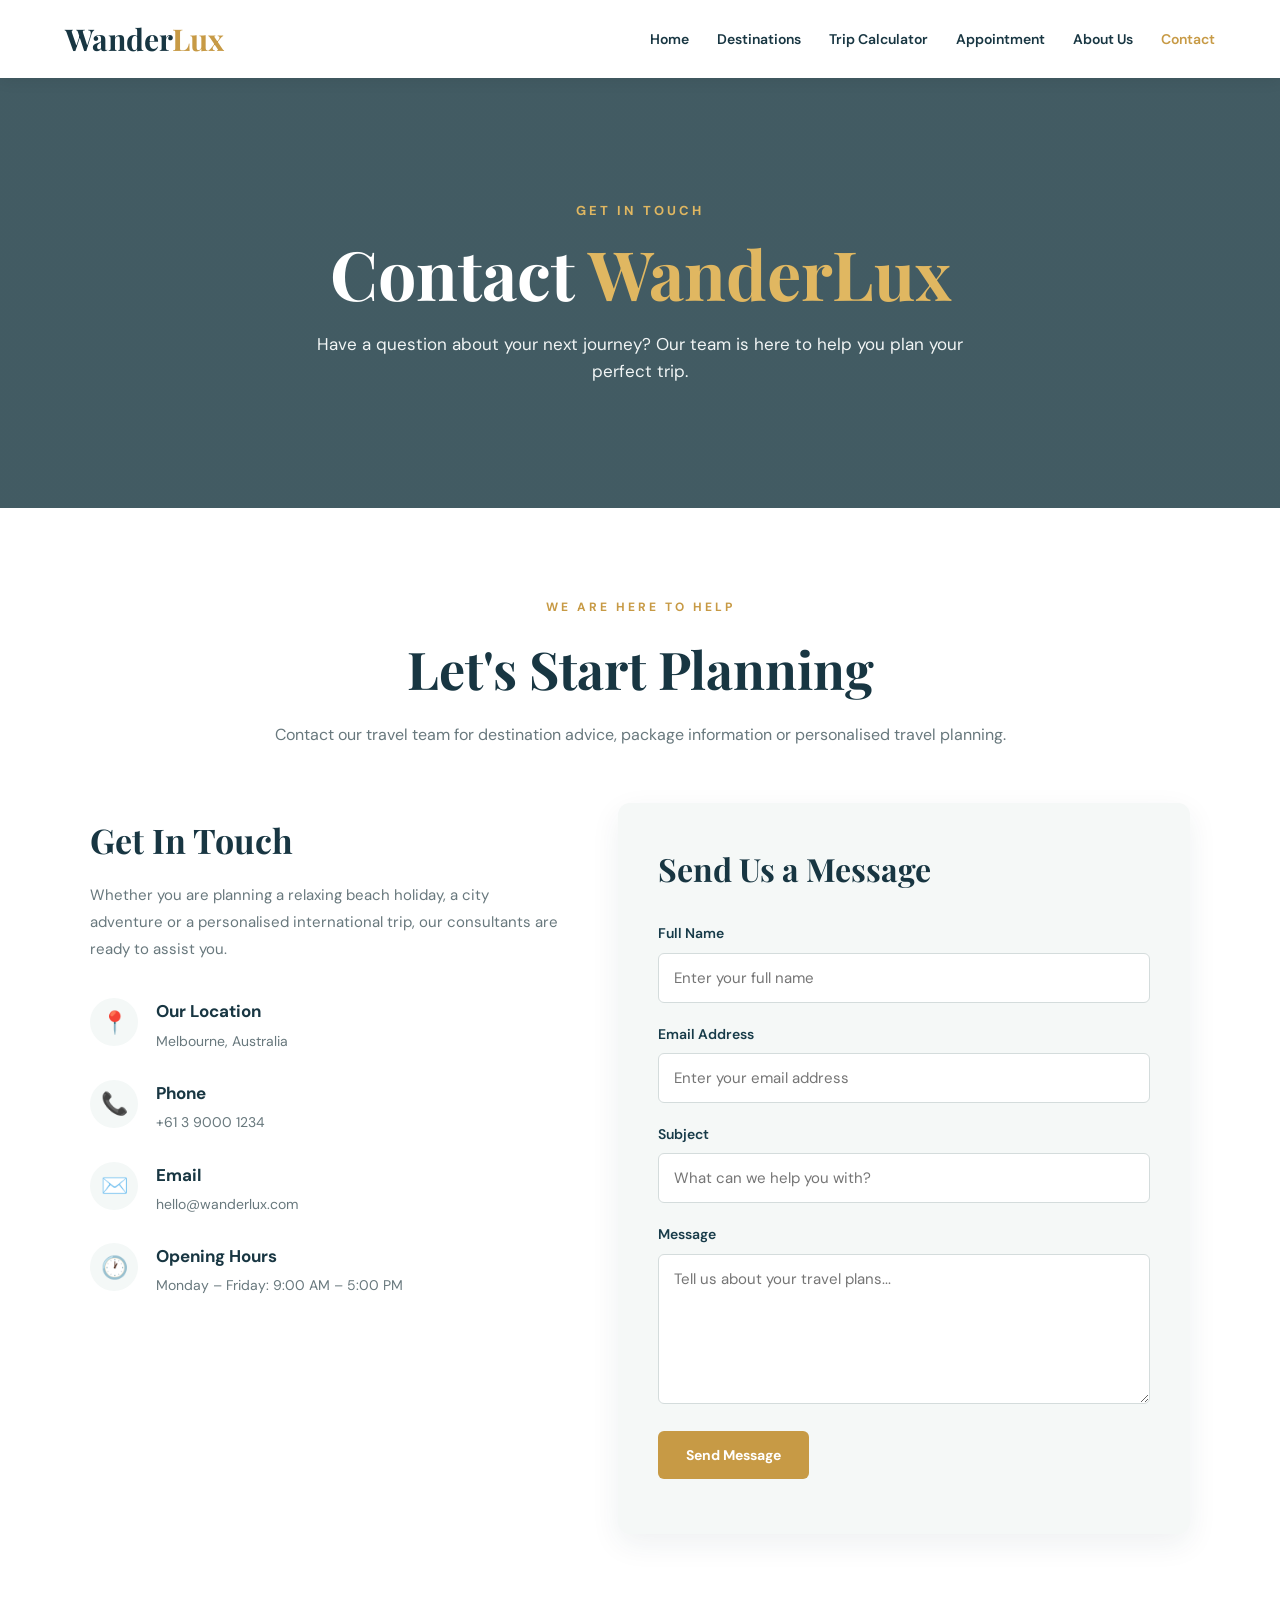
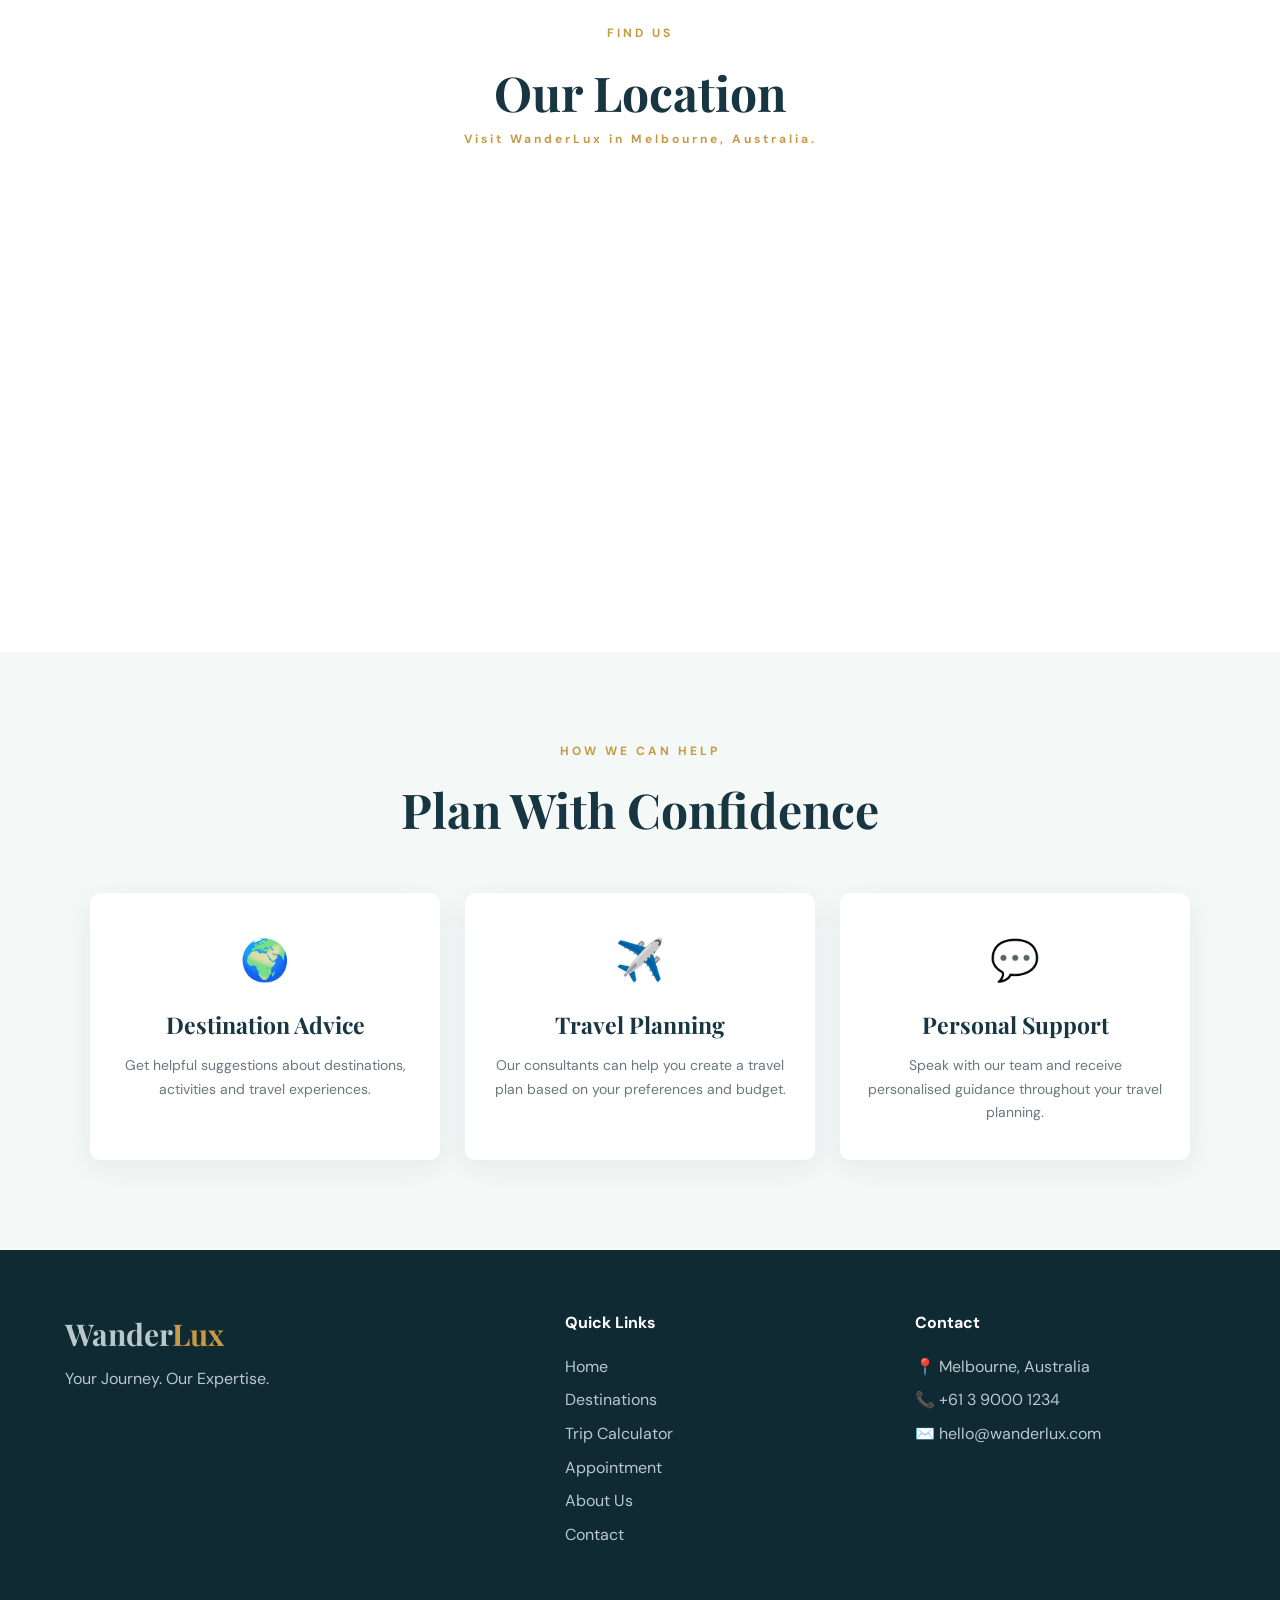
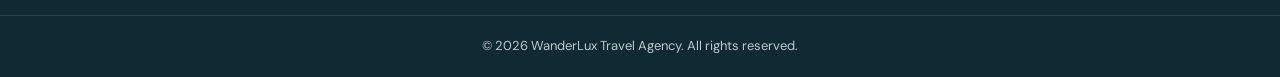
==== commit 3020ce3f: "Update contact.html" ====
--- a/contact.html
+++ b/contact.html
@@ -122,7 +122,9 @@
 
                 <div class="contact-grid">
 
-                    <!-- CONTACT INFORMATION -->
+                    <!-- =========================
+                         CONTACT INFORMATION
+                    ========================== -->
 
                     <div class="contact-info">
 
@@ -225,7 +227,9 @@
                     </div>
 
 
-                    <!-- CONTACT FORM -->
+                    <!-- =========================
+                         CONTACT FORM
+                    ========================== -->
 
                     <div class="contact-form-wrapper">
 
@@ -305,8 +309,7 @@
 
                             <button
                                 type="submit"
-                                class="btn btn-primary"
-                            >
+                                class="btn btn-primary">
                                 Send Message
                             </button>
 
@@ -329,6 +332,51 @@
 
 
         <!-- =========================
+             LOCATION MAP
+        ========================== -->
+
+        <section class="contact-map-section">
+
+            <div class="container">
+
+                <div class="section-heading">
+
+                    <p class="eyebrow">
+                        FIND US
+                    </p>
+
+                    <h2>
+                        Our Location
+                    </h2>
+
+                    <p>
+                        Visit WanderLux in Melbourne, Australia.
+                    </p>
+
+                </div>
+
+
+                <div class="contact-map">
+
+                    <iframe
+                        src="https://www.google.com/maps?q=Melbourne%2C%20Australia&output=embed"
+                        width="100%"
+                        height="450"
+                        style="border:0;"
+                        allowfullscreen=""
+                        loading="lazy"
+                        referrerpolicy="no-referrer-when-downgrade"
+                        title="WanderLux location in Melbourne, Australia">
+                    </iframe>
+
+                </div>
+
+            </div>
+
+        </section>
+
+
+        <!-- =========================
              HOW WE CAN HELP
         ========================== -->
 
@@ -504,10 +552,12 @@
     </footer>
 
 
-    <!-- JAVASCRIPT -->
+    <!-- =========================
+         JAVASCRIPT
+    ========================== -->
 
     <script src="script.js"></script>
 
 </body>
 
-</html>+</html>
